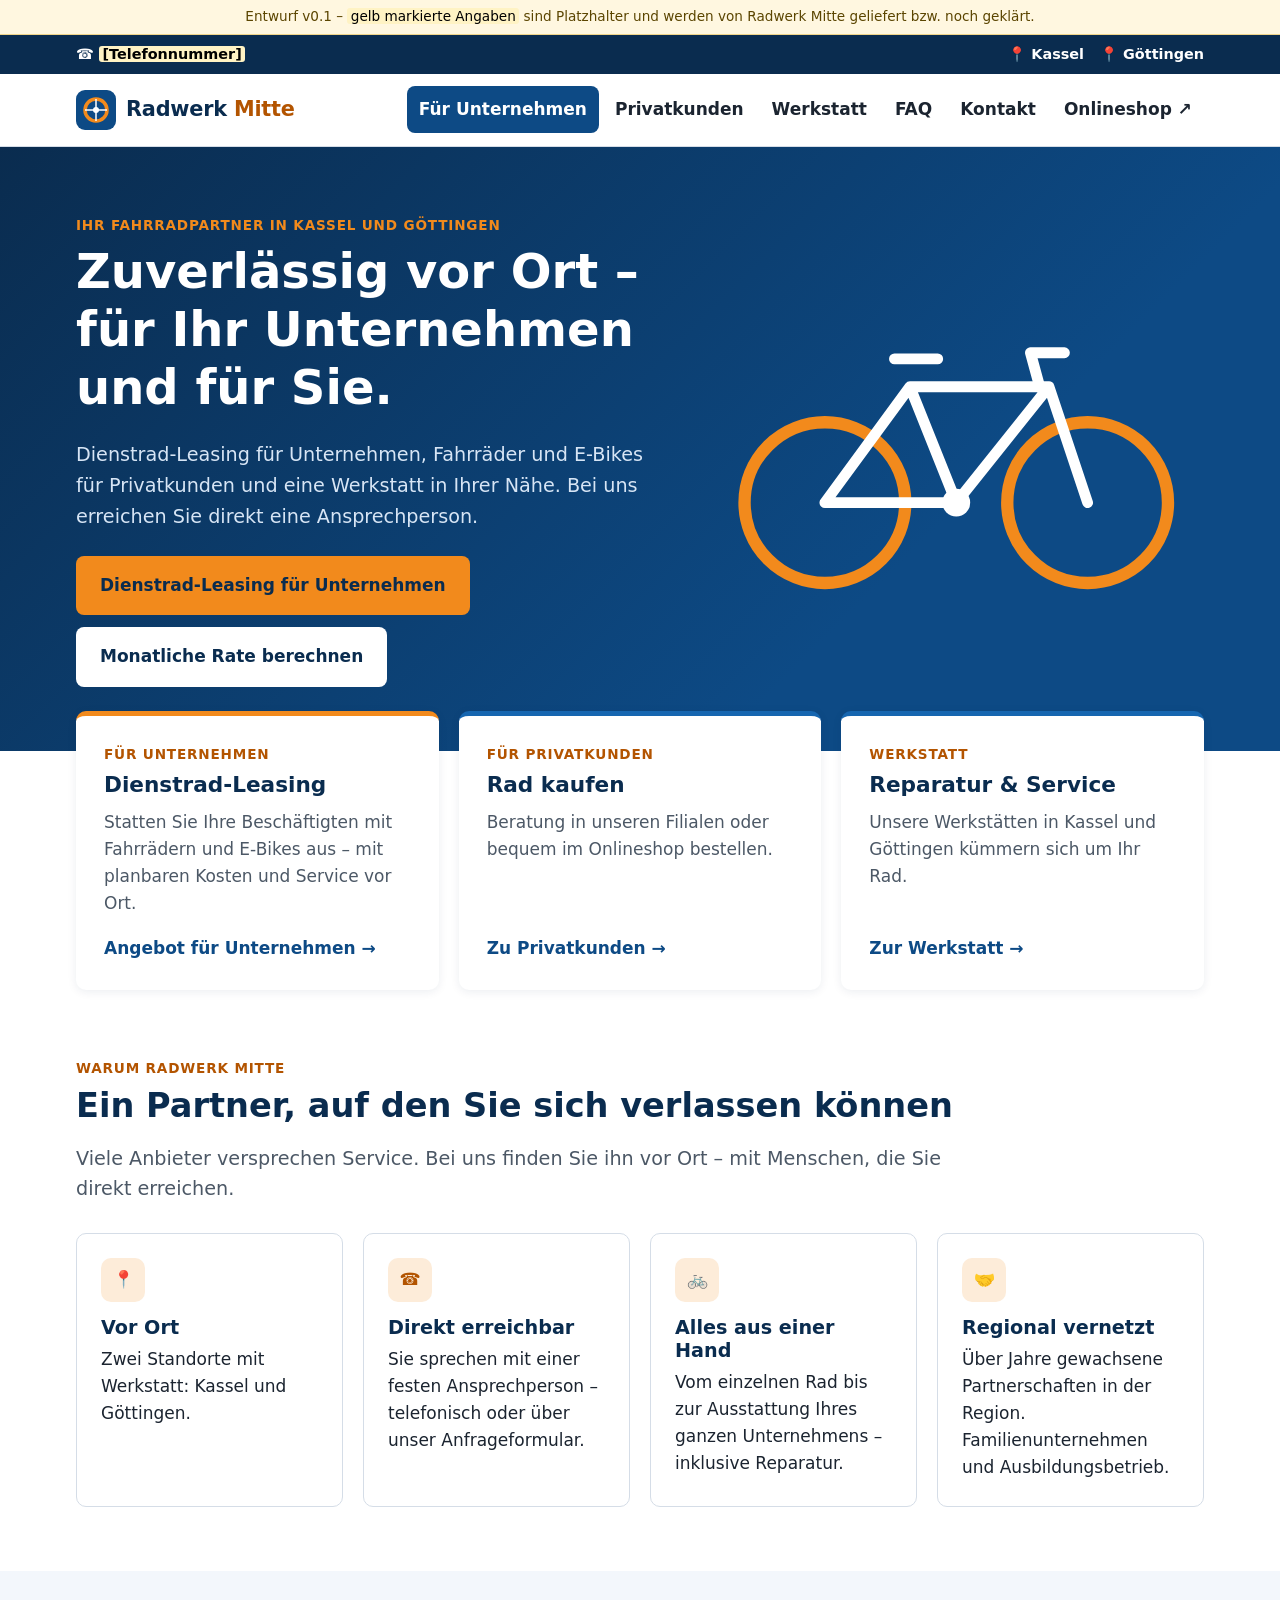
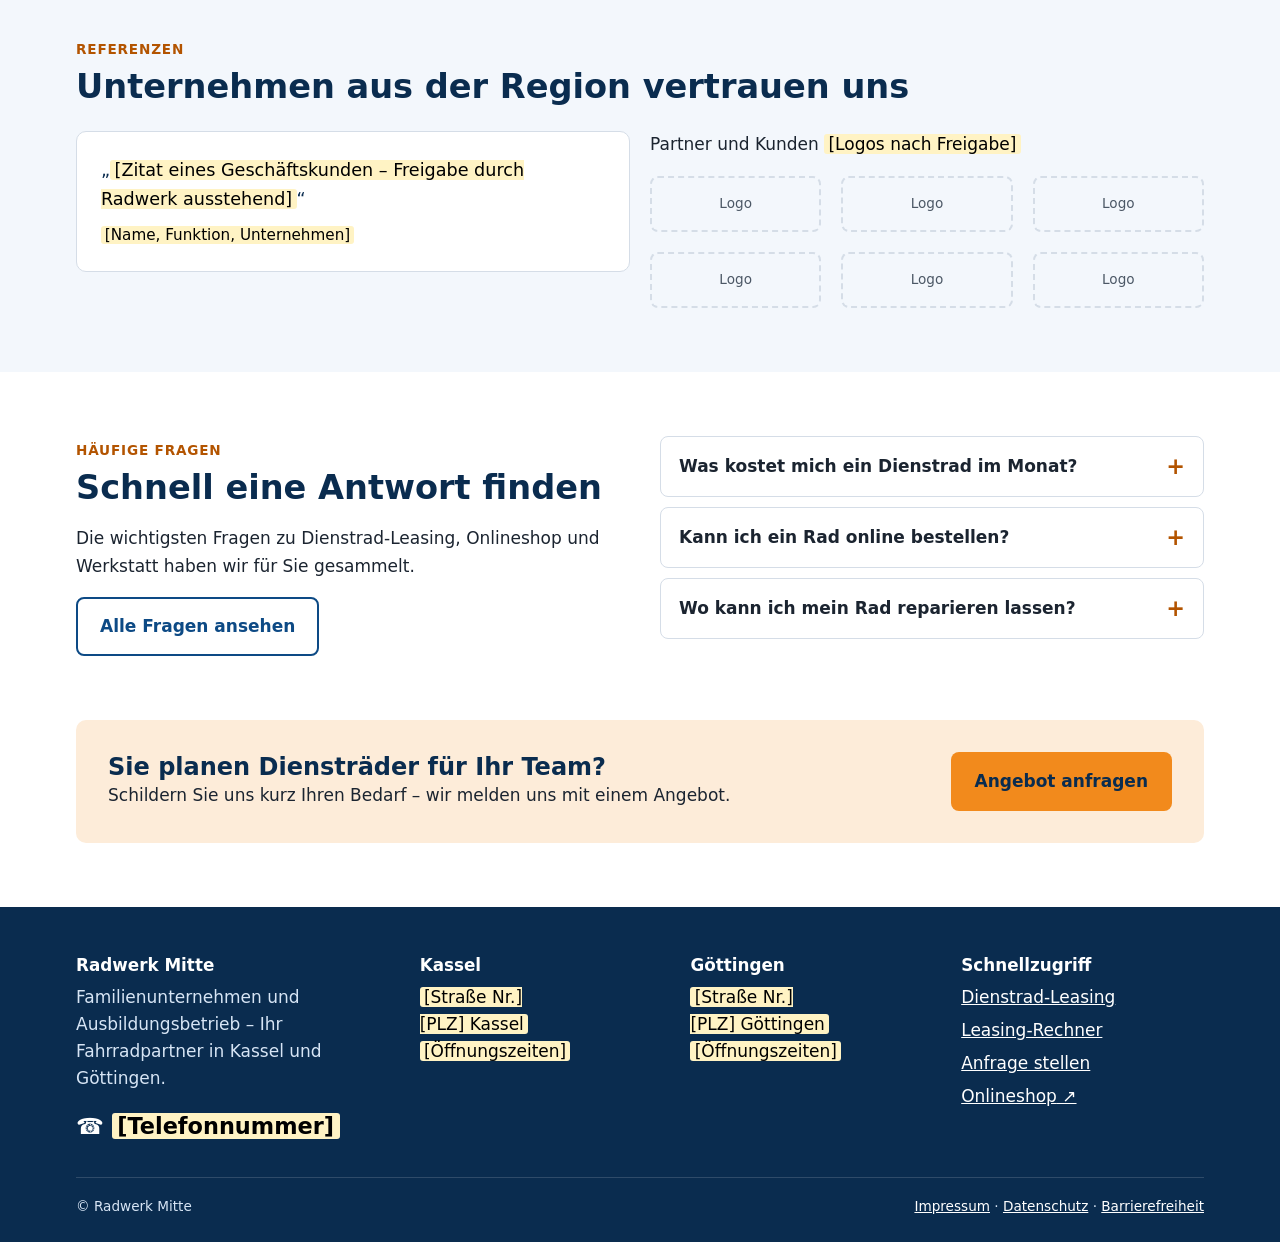
==== prototyp/index.html @ 5553b1c3 "Version1 Co-Authored-By: Claude Opus 5.5 <noreply@anthropic.com>" ====
<!doctype html>
<html lang="de">
<head>
<meta charset="utf-8">
<meta name="viewport" content="width=device-width, initial-scale=1, viewport-fit=cover">
<meta name="claude:viewport-fit-sides" content="cover">
<title>Radwerk Mitte – Fahrräder, E-Bikes und Dienstrad-Leasing in Kassel und Göttingen</title>
<meta name="description" content="Ihr zuverlässiger Fahrradpartner in Kassel und Göttingen: Dienstrad-Leasing für Unternehmen, Privatkunden und Werkstatt.">
<link rel="stylesheet" href="styles.css">
</head>
<body>
<a class="skip-link" href="#inhalt">Zum Inhalt springen</a>
<div class="draft-banner" role="note">Entwurf v0.1 – <mark class="ph">gelb markierte Angaben</mark> sind Platzhalter und werden von Radwerk Mitte geliefert bzw. noch geklärt.</div>
<div class="topbar">
  <div class="container">
    <a href="tel:+49" aria-label="Radwerk Mitte anrufen">☎ <mark class="ph">[Telefonnummer]</mark></a>
    <div class="topbar__locations">
      <a href="kontakt.html#standorte">📍 Kassel</a>
      <a href="kontakt.html#standorte">📍 Göttingen</a>
    </div>
  </div>
</div>
<header class="site-header">
  <div class="container">
    <a class="logo" href="index.html" aria-label="Radwerk Mitte – Startseite">
      <svg class="logo__mark" viewBox="0 0 40 40" aria-hidden="true">
        <rect width="40" height="40" rx="9" fill="#0d4a85"/>
        <circle cx="20" cy="20" r="11" fill="none" stroke="#f28a1c" stroke-width="3.5"/>
        <circle cx="20" cy="20" r="3" fill="#fff"/>
        <path d="M20 9v22M9 20h22" stroke="#fff" stroke-width="1.5"/>
      </svg>
      <span>Radwerk <span>Mitte</span></span>
    </a>
    <button class="nav-toggle" aria-expanded="false" aria-controls="main-nav">Menü</button>
    <nav id="main-nav" class="main-nav" aria-label="Hauptnavigation">
      <ul>
        <li><a class="nav-b2b" href="dienstrad-leasing.html">Für Unternehmen</a></li>
        <li><a href="privatkunden.html">Privatkunden</a></li>
        <li><a href="werkstatt.html">Werkstatt</a></li>
        <li><a href="faq.html">FAQ</a></li>
        <li><a href="kontakt.html">Kontakt</a></li>
        <li><a class="ext" href="https://www.example.com/onlineshop" target="_blank" rel="noopener">Onlineshop</a></li>
      </ul>
    </nav>
  </div>
</header>
<main id="inhalt">
  <section class="hero">
    <div class="container">
      <div>
        <span class="eyebrow">Ihr Fahrradpartner in Kassel und Göttingen</span>
        <h1>Zuverlässig vor Ort – für Ihr Unternehmen und für Sie.</h1>
        <p class="lead">Dienstrad-Leasing für Unternehmen, Fahrräder und E-Bikes für Privatkunden und eine Werkstatt in Ihrer Nähe. Bei uns erreichen Sie direkt eine Ansprechperson.</p>
        <div class="btn-row">
          <a class="btn btn--primary" href="dienstrad-leasing.html">Dienstrad-Leasing für Unternehmen</a>
          <a class="btn btn--light" href="dienstrad-leasing.html#rechner">Monatliche Rate berechnen</a>
        </div>
      </div>
      <svg class="hero__art" viewBox="0 0 320 200" role="img" aria-label="Illustration eines Fahrrads">
        <g fill="none" stroke="currentColor" stroke-width="8" stroke-linecap="round" stroke-linejoin="round">
          <circle cx="75" cy="135" r="52"/>
          <circle cx="245" cy="135" r="52"/>
        </g>
        <g fill="none" stroke="#fff" stroke-width="7" stroke-linecap="round" stroke-linejoin="round">
          <path d="M75 135 L130 60 L220 60 L245 135 M130 60 L160 135 L75 135 M160 135 L220 60"/>
          <path d="M120 42 h28 M214 60 l-6 -22 h22"/>
        </g>
        <circle cx="160" cy="135" r="9" fill="#fff"/>
      </svg>
    </div>
  </section>

  <div class="container">
    <div class="paths">
      <article class="path path--b2b">
        <span class="eyebrow">Für Unternehmen</span>
        <h2 style="font-size:1.35rem">Dienstrad-Leasing</h2>
        <p>Statten Sie Ihre Beschäftigten mit Fahrrädern und E-Bikes aus – mit planbaren Kosten und Service vor Ort.</p>
        <a class="more" href="dienstrad-leasing.html">Angebot für Unternehmen</a>
      </article>
      <article class="path">
        <span class="eyebrow">Für Privatkunden</span>
        <h2 style="font-size:1.35rem">Rad kaufen</h2>
        <p>Beratung in unseren Filialen oder bequem im Onlineshop bestellen.</p>
        <a class="more" href="privatkunden.html">Zu Privatkunden</a>
      </article>
      <article class="path">
        <span class="eyebrow">Werkstatt</span>
        <h2 style="font-size:1.35rem">Reparatur &amp; Service</h2>
        <p>Unsere Werkstätten in Kassel und Göttingen kümmern sich um Ihr Rad.</p>
        <a class="more" href="werkstatt.html">Zur Werkstatt</a>
      </article>
    </div>
  </div>

  <section class="section">
    <div class="container">
      <span class="eyebrow">Warum Radwerk Mitte</span>
      <h2>Ein Partner, auf den Sie sich verlassen können</h2>
      <p class="lead">Viele Anbieter versprechen Service. Bei uns finden Sie ihn vor Ort – mit Menschen, die Sie direkt erreichen.</p>
      <div class="grid grid--4" style="margin-top:28px">
        <div class="card"><div class="icon" aria-hidden="true">📍</div><h3>Vor Ort</h3><p>Zwei Standorte mit Werkstatt: Kassel und Göttingen.</p></div>
        <div class="card"><div class="icon" aria-hidden="true">☎</div><h3>Direkt erreichbar</h3><p>Sie sprechen mit einer festen Ansprechperson – telefonisch oder über unser Anfrageformular.</p></div>
        <div class="card"><div class="icon" aria-hidden="true">🚲</div><h3>Alles aus einer Hand</h3><p>Vom einzelnen Rad bis zur Ausstattung Ihres ganzen Unternehmens – inklusive Reparatur.</p></div>
        <div class="card"><div class="icon" aria-hidden="true">🤝</div><h3>Regional vernetzt</h3><p>Über Jahre gewachsene Partnerschaften in der Region. Familienunternehmen und Ausbildungsbetrieb.</p></div>
      </div>
    </div>
  </section>

  <section class="section section--alt">
    <div class="container">
      <span class="eyebrow">Referenzen</span>
      <h2>Unternehmen aus der Region vertrauen uns</h2>
      <div class="grid grid--2" style="margin-top:24px; align-items:start">
        <figure class="card reference" style="margin:0">
          <blockquote>„<mark class="ph">[Zitat eines Geschäftskunden – Freigabe durch Radwerk ausstehend]</mark>“</blockquote>
          <figcaption class="who"><mark class="ph">[Name, Funktion, Unternehmen]</mark></figcaption>
        </figure>
        <div>
          <p>Partner und Kunden <mark class="ph">[Logos nach Freigabe]</mark></p>
          <div class="grid grid--3">
            <div class="logo-ph">Logo</div><div class="logo-ph">Logo</div><div class="logo-ph">Logo</div>
            <div class="logo-ph">Logo</div><div class="logo-ph">Logo</div><div class="logo-ph">Logo</div>
          </div>
        </div>
      </div>
    </div>
  </section>

  <section class="section">
    <div class="container">
      <div class="grid grid--2" style="gap:40px">
        <div>
          <span class="eyebrow">Häufige Fragen</span>
          <h2>Schnell eine Antwort finden</h2>
          <p>Die wichtigsten Fragen zu Dienstrad-Leasing, Onlineshop und Werkstatt haben wir für Sie gesammelt.</p>
          <a class="btn btn--secondary" href="faq.html">Alle Fragen ansehen</a>
        </div>
        <div class="faq">
          <details><summary>Was kostet mich ein Dienstrad im Monat?</summary><div><p>Das hängt von Radpreis und Gehalt ab. Mit unserem <a href="dienstrad-leasing.html#rechner">Leasing-Rechner</a> sehen Sie eine unverbindliche Schätzung.</p></div></details>
          <details><summary>Kann ich ein Rad online bestellen?</summary><div><p>Ja, in unserem <a class="ext" href="https://www.example.com/onlineshop" target="_blank" rel="noopener">Onlineshop</a>.</p></div></details>
          <details><summary>Wo kann ich mein Rad reparieren lassen?</summary><div><p>In unseren Werkstätten in Kassel und Göttingen. <a href="werkstatt.html">Mehr zur Werkstatt</a></p></div></details>
        </div>
      </div>
    </div>
  </section>

  <section class="section" style="padding-top:0">
    <div class="container">
      <div class="cta-band">
        <div>
          <h2>Sie planen Diensträder für Ihr Team?</h2>
          <p style="margin:0">Schildern Sie uns kurz Ihren Bedarf – wir melden uns mit einem Angebot.</p>
        </div>
        <a class="btn btn--primary" href="kontakt.html?kategorie=b2b">Angebot anfragen</a>
      </div>
    </div>
  </section>
</main>
<footer class="site-footer">
  <div class="container">
    <div class="footer-grid">
      <div>
        <h2>Radwerk Mitte</h2>
        <p>Familienunternehmen und Ausbildungsbetrieb – Ihr Fahrradpartner in Kassel und Göttingen.</p>
        <a class="footer-phone" href="tel:+49">☎ <mark class="ph">[Telefonnummer]</mark></a>
      </div>
      <div>
        <h2>Kassel</h2>
        <p><mark class="ph">[Straße Nr.]<br>[PLZ] Kassel</mark><br><mark class="ph">[Öffnungszeiten]</mark></p>
      </div>
      <div>
        <h2>Göttingen</h2>
        <p><mark class="ph">[Straße Nr.]<br>[PLZ] Göttingen</mark><br><mark class="ph">[Öffnungszeiten]</mark></p>
      </div>
      <div>
        <h2>Schnellzugriff</h2>
        <ul>
          <li><a href="dienstrad-leasing.html">Dienstrad-Leasing</a></li>
          <li><a href="dienstrad-leasing.html#rechner">Leasing-Rechner</a></li>
          <li><a href="kontakt.html">Anfrage stellen</a></li>
          <li><a class="ext" href="https://www.example.com/onlineshop" target="_blank" rel="noopener">Onlineshop</a></li>
        </ul>
      </div>
    </div>
    <div class="footer-bottom">
      <span>© Radwerk Mitte</span>
      <span><a href="#">Impressum</a> · <a href="#">Datenschutz</a> · <a href="#">Barrierefreiheit</a></span>
    </div>
  </div>
</footer>
<a class="call-fab" href="tel:+49">☎ Anrufen</a>
<script src="main.js"></script>
</body>
</html>
---- prototyp/styles.css ----
/* Radwerk Mitte – Prototyp v0.1
   Markenfarben Blau + Orange (PRD: „Blau und Orange bleiben“). Exakte Farbwerte sind Platzhalter,
   bis Radwerk die Werte der Firmenfahrzeuge / CI liefert. */

:root {
  color-scheme: light; /* bewusst nur helles Design (Markenauftritt) */
  --blau-900: #0a2c4f;
  --blau-700: #0d4a85;
  --blau-500: #1666b0;
  --blau-100: #e6effa;
  --blau-50:  #f3f7fc;
  --orange-500: #f28a1c;   /* Flächen, Buttons (mit dunkler Schrift) */
  --orange-700: #b35400;   /* Orange als Textfarbe – ausreichender Kontrast auf Weiß */
  --orange-100: #fdecd9;
  --text: #1b2430;
  --text-muted: #4c5866;
  --border: #d5dde7;
  --bg: #ffffff;
  --bg-alt: var(--blau-50);
  --radius: 10px;
  --shadow: 0 2px 10px rgba(10, 44, 79, .08);
  --max: 1160px;
  --font: system-ui, -apple-system, "Segoe UI", Roboto, "Helvetica Neue", Arial, sans-serif;
}

*, *::before, *::after { box-sizing: border-box; }
html { scroll-behavior: smooth; }
body {
  margin: 0;
  font-family: var(--font);
  font-size: 1.0625rem;
  line-height: 1.6;
  color: var(--text);
  background: var(--bg);
}
img, svg { max-width: 100%; display: block; }
a { color: var(--blau-700); }
a:hover { color: var(--blau-900); }
h1, h2, h3 { line-height: 1.2; color: var(--blau-900); margin: 0 0 .5em; }
h1 { font-size: clamp(1.9rem, 4.5vw, 3rem); }
h2 { font-size: clamp(1.5rem, 3vw, 2.1rem); }
h3 { font-size: 1.2rem; }
p { margin: 0 0 1em; }

:focus-visible { outline: 3px solid var(--orange-500); outline-offset: 2px; }

.container { max-width: var(--max); margin: 0 auto; padding-left: max(16px, env(safe-area-inset-left, 0px)); padding-right: max(16px, env(safe-area-inset-right, 0px)); }
.section { padding: 64px 0; }
.section--alt { background: var(--bg-alt); }
.lead { font-size: 1.2rem; color: var(--text-muted); max-width: 46em; }
.eyebrow { display: inline-block; font-size: .85rem; font-weight: 700; letter-spacing: .06em;
  text-transform: uppercase; color: var(--orange-700); margin-bottom: .5em; }

.skip-link { position: absolute; left: -9999px; top: 8px; background: var(--blau-900); color: #fff;
  padding: 8px 14px; border-radius: 6px; z-index: 100; }
.skip-link:focus { left: 8px; }

/* Entwurfs-Hinweis */
.draft-banner { background: #fff7e0; border-bottom: 1px solid #f0d58a; font-size: .85rem;
  text-align: center; padding: 6px 16px; color: #5b4500; }
.ph { background: #fff3c4; border-radius: 3px; padding: 0 .25em; font-style: normal; }

/* Kontaktleiste – Telefon + beide Standorte auf jeder Seite (Akzeptanzkriterium) */
.topbar { background: var(--blau-900); color: #fff; font-size: .9rem; }
.topbar .container { display: flex; flex-wrap: wrap; gap: 4px 24px; align-items: center;
  justify-content: space-between; padding-top: 8px; padding-bottom: 8px; }
.topbar a { color: #fff; font-weight: 600; text-decoration: none; }
.topbar a:hover { text-decoration: underline; color: #fff; }
.topbar__locations { display: flex; gap: 16px; flex-wrap: wrap; }

/* Header + Navigation */
.site-header { background: #fff; border-bottom: 1px solid var(--border); position: sticky; top: env(safe-area-inset-top, 0px); z-index: 50; }
.site-header .container { display: flex; align-items: center; justify-content: space-between;
  min-height: 72px; gap: 16px; }
.logo { display: flex; align-items: center; gap: 10px; text-decoration: none; color: var(--blau-900);
  font-weight: 800; font-size: 1.3rem; letter-spacing: -.01em; }
.logo__mark { width: 40px; height: 40px; }
.logo span span { color: var(--orange-700); }

.nav-toggle { display: none; background: none; border: 2px solid var(--blau-700); color: var(--blau-700);
  border-radius: 8px; padding: 8px 12px; font: inherit; font-weight: 600; cursor: pointer; }
.main-nav ul { list-style: none; display: flex; gap: 4px; margin: 0; padding: 0; align-items: center; }
.main-nav a { display: block; padding: 10px 12px; border-radius: 8px; text-decoration: none;
  color: var(--text); font-weight: 600; }
.main-nav a:hover { background: var(--blau-100); color: var(--blau-900); }
.main-nav a[aria-current="page"] { color: var(--blau-700); box-shadow: inset 0 -3px 0 var(--orange-500); border-radius: 0; }
.main-nav .nav-b2b { background: var(--blau-700); color: #fff; }
.main-nav .nav-b2b:hover { background: var(--blau-900); color: #fff; }
.main-nav .nav-b2b[aria-current="page"] { box-shadow: none; border-radius: 8px; background: var(--blau-900); }
.ext::after { content: " ↗"; }

@media (max-width: 920px) {
  .nav-toggle { display: block; }
  .main-nav { display: none; position: absolute; left: 0; right: 0; top: 100%; background: #fff;
    border-bottom: 1px solid var(--border); box-shadow: var(--shadow); }
  .main-nav.is-open { display: block; }
  .main-nav ul { flex-direction: column; align-items: stretch; padding: 8px 16px 16px; }
  .main-nav a { padding: 14px 12px; }
  .main-nav a[aria-current="page"] { box-shadow: inset 4px 0 0 var(--orange-500); }
}

/* Buttons */
.btn { display: inline-flex; align-items: center; justify-content: center; gap: .4em; padding: 14px 22px;
  border-radius: 8px; font: inherit; font-weight: 700; text-decoration: none; border: 2px solid transparent;
  cursor: pointer; min-height: 48px; }
.btn--primary { background: var(--orange-500); color: var(--blau-900); }
.btn--primary:hover { background: #e07a0c; color: var(--blau-900); }
.btn--secondary { background: transparent; color: var(--blau-700); border-color: var(--blau-700); }
.btn--secondary:hover { background: var(--blau-100); }
.btn--light { background: #fff; color: var(--blau-900); }
.btn-row { display: flex; flex-wrap: wrap; gap: 12px; margin-top: 24px; }

/* Hero */
.hero { background: linear-gradient(135deg, var(--blau-900) 0%, var(--blau-700) 70%); color: #fff; overflow: hidden; }
.hero .container { display: grid; grid-template-columns: 1.2fr 1fr; gap: 40px; align-items: center;
  padding-top: 64px; padding-bottom: 64px; }
.hero h1 { color: #fff; }
.hero .lead { color: #d7e5f5; }
.hero .eyebrow { color: var(--orange-500); }
.hero__art { color: var(--orange-500); }
.hero--sub .container { grid-template-columns: 1fr; padding-top: 48px; padding-bottom: 48px; }
@media (max-width: 820px) {
  .hero .container { grid-template-columns: 1fr; padding-top: 40px; padding-bottom: 40px; }
  .hero__art { max-width: 280px; }
}

/* Zielgruppen-Weiche */
.paths { display: grid; grid-template-columns: repeat(3, 1fr); gap: 20px; margin-top: -40px; position: relative; }
.path { background: #fff; border-radius: var(--radius); box-shadow: var(--shadow); padding: 28px;
  border-top: 5px solid var(--blau-500); display: flex; flex-direction: column; }
.path--b2b { border-top-color: var(--orange-500); }
.path p { color: var(--text-muted); flex: 1; }
.path a.more { font-weight: 700; text-decoration: none; }
.path a.more::after { content: " →"; }
@media (max-width: 820px) { .paths { grid-template-columns: 1fr; margin-top: 24px; } }

/* Karten / Grids */
.grid { display: grid; gap: 20px; }
.grid--2 { grid-template-columns: repeat(2, 1fr); }
.grid--3 { grid-template-columns: repeat(3, 1fr); }
.grid--4 { grid-template-columns: repeat(4, 1fr); }
@media (max-width: 920px) { .grid--4 { grid-template-columns: repeat(2, 1fr); } .grid--3 { grid-template-columns: 1fr 1fr; } }
@media (max-width: 640px) { .grid--2, .grid--3, .grid--4 { grid-template-columns: 1fr; } }
.card { background: #fff; border: 1px solid var(--border); border-radius: var(--radius); padding: 24px; }
.card h3 { margin-bottom: .35em; }
.card p:last-child { margin-bottom: 0; }
.icon { width: 44px; height: 44px; border-radius: 10px; background: var(--orange-100); color: var(--orange-700);
  display: grid; place-items: center; margin-bottom: 14px; font-weight: 800; }

.steps { counter-reset: step; list-style: none; padding: 0; margin: 0; }
.steps li { counter-increment: step; position: relative; padding-left: 56px; margin-bottom: 22px; }
.steps li::before { content: counter(step); position: absolute; left: 0; top: 0; width: 40px; height: 40px;
  border-radius: 50%; background: var(--blau-700); color: #fff; display: grid; place-items: center; font-weight: 800; }

.reference { display: flex; flex-direction: column; gap: 10px; }
.reference blockquote { margin: 0; font-size: 1.1rem; color: var(--blau-900); }
.reference .who { color: var(--text-muted); font-size: .95rem; }
.logo-ph { height: 56px; border: 2px dashed var(--border); border-radius: 8px; display: grid; place-items: center;
  color: var(--text-muted); font-size: .85rem; }

/* CTA-Band */
.cta-band { background: var(--orange-100); border-radius: var(--radius); padding: 32px; display: flex;
  flex-wrap: wrap; gap: 20px; align-items: center; justify-content: space-between; }
.cta-band h2 { margin: 0; font-size: 1.5rem; }

/* Leasing-Rechner */
.calc { background: #fff; border-radius: var(--radius); box-shadow: var(--shadow); display: grid;
  grid-template-columns: 1fr 1fr; overflow: hidden; border: 1px solid var(--border); }
.calc__form { padding: 28px; }
.calc__result { padding: 28px; background: var(--blau-900); color: #fff; display: flex; flex-direction: column; }
.calc__result h3 { color: #fff; }
.calc__big { font-size: clamp(2rem, 5vw, 2.8rem); font-weight: 800; color: var(--orange-500); line-height: 1.1; }
.calc__rows { margin: 18px 0; padding: 0; list-style: none; border-top: 1px solid rgba(255,255,255,.2); }
.calc__rows li { display: flex; justify-content: space-between; gap: 12px; padding: 8px 0;
  border-bottom: 1px solid rgba(255,255,255,.2); font-size: .95rem; }
.calc__hint { font-size: .85rem; color: #c9d8ea; margin-top: auto; }
.calc__badge { display: inline-block; background: var(--orange-500); color: var(--blau-900); font-weight: 800;
  font-size: .8rem; padding: 3px 10px; border-radius: 999px; text-transform: uppercase; letter-spacing: .05em;
  margin-bottom: 12px; align-self: flex-start; }
@media (max-width: 820px) { .calc { grid-template-columns: 1fr; } }

/* Formulare */
.field { margin-bottom: 18px; }
.field label, .field legend { display: block; font-weight: 700; margin-bottom: 6px; }
.field .help { display: block; font-size: .9rem; color: var(--text-muted); font-weight: 400; }
.field input, .field select, .field textarea { width: 100%; font: inherit; padding: 12px 14px;
  border: 2px solid var(--border); border-radius: 8px; background: #fff; color: var(--text); min-height: 48px; }
.field input:focus, .field select:focus, .field textarea:focus { border-color: var(--blau-500); outline: none;
  box-shadow: 0 0 0 3px var(--blau-100); }
.field textarea { min-height: 140px; resize: vertical; }
.req { color: var(--orange-700); }
.input-suffix { position: relative; }
.input-suffix span { position: absolute; right: 14px; top: 50%; transform: translateY(-50%); color: var(--text-muted); pointer-events: none; }
.input-suffix input { padding-right: 40px; }
fieldset { border: 0; padding: 0; margin: 0; }
.category-grid { display: grid; grid-template-columns: repeat(2, 1fr); gap: 10px; }
.category-grid label { display: flex; gap: 10px; align-items: flex-start; padding: 14px; border: 2px solid var(--border);
  border-radius: 8px; cursor: pointer; font-weight: 600; margin: 0; }
.category-grid label small { display: block; font-weight: 400; color: var(--text-muted); }
.category-grid input { width: 20px; height: 20px; min-height: 0; margin-top: 3px; accent-color: var(--blau-700); }
.category-grid label:has(input:checked) { border-color: var(--blau-700); background: var(--blau-50); }
@media (max-width: 640px) { .category-grid { grid-template-columns: 1fr; } }
.b2b-fields { border-left: 4px solid var(--orange-500); padding-left: 16px; margin-bottom: 18px; }
.b2b-fields[hidden] { display: none; }
.form-success { background: #e7f6ec; border: 1px solid #9fd3ad; border-radius: var(--radius); padding: 20px; }
.check { display: flex; gap: 10px; align-items: flex-start; font-weight: 400 !important; }
.check input { width: 20px; height: 20px; min-height: 0; margin-top: 4px; }

/* FAQ */
.faq-group { margin-bottom: 36px; }
.faq details { border: 1px solid var(--border); border-radius: 8px; margin-bottom: 10px; background: #fff; }
.faq summary { cursor: pointer; padding: 16px 48px 16px 18px; font-weight: 700; list-style: none; position: relative; }
.faq summary::-webkit-details-marker { display: none; }
.faq summary::after { content: "+"; position: absolute; right: 18px; top: 12px; font-size: 1.4rem; color: var(--orange-700); }
.faq details[open] summary::after { content: "–"; }
.faq details > div { padding: 0 18px 16px; color: var(--text-muted); }

.tabs-inline { display: flex; flex-wrap: wrap; gap: 8px; margin-bottom: 28px; }
.tabs-inline a { padding: 8px 14px; border-radius: 999px; background: var(--blau-100); text-decoration: none; font-weight: 600; }

/* Standorte */
.location h3 { display: flex; align-items: center; gap: 8px; }
.location dl { margin: 0; display: grid; grid-template-columns: auto 1fr; gap: 4px 14px; }
.location dt { font-weight: 700; color: var(--text-muted); }
.location dd { margin: 0; }

/* Footer */
.site-footer { background: var(--blau-900); color: #d7e5f5; padding: 48px 0 24px; margin-top: 0; }
.site-footer a { color: #fff; }
.site-footer h2 { color: #fff; font-size: 1.05rem; }
.footer-grid { display: grid; grid-template-columns: 1.3fr 1fr 1fr 1fr; gap: 28px; }
.footer-grid ul { list-style: none; margin: 0; padding: 0; }
.footer-grid li { margin-bottom: 6px; }
.footer-bottom { border-top: 1px solid rgba(255,255,255,.15); margin-top: 32px; padding-top: 18px; font-size: .85rem;
  display: flex; flex-wrap: wrap; gap: 8px 20px; justify-content: space-between; }
.footer-phone { font-size: 1.4rem; font-weight: 800; text-decoration: none; }
@media (max-width: 820px) { .footer-grid { grid-template-columns: 1fr 1fr; } }
@media (max-width: 520px) { .footer-grid { grid-template-columns: 1fr; } }

/* Mobile: fester Anruf-Button – direkte Erreichbarkeit */
.call-fab { display: none; }
@media (max-width: 640px) {
  .call-fab { display: flex; position: fixed; right: calc(16px + env(safe-area-inset-right, 0px)); bottom: calc(16px + env(safe-area-inset-bottom, 0px)); z-index: 60; background: var(--orange-500);
    color: var(--blau-900); font-weight: 800; text-decoration: none; padding: 14px 18px; border-radius: 999px;
    box-shadow: 0 4px 14px rgba(0,0,0,.25); }
  .section { padding: 44px 0; }
}

@media (prefers-reduced-motion: reduce) { html { scroll-behavior: auto; } }

.grid--form { grid-template-columns: 1.5fr 1fr; gap: 48px; }
@media (max-width: 820px) { .grid--form { grid-template-columns: 1fr; } }
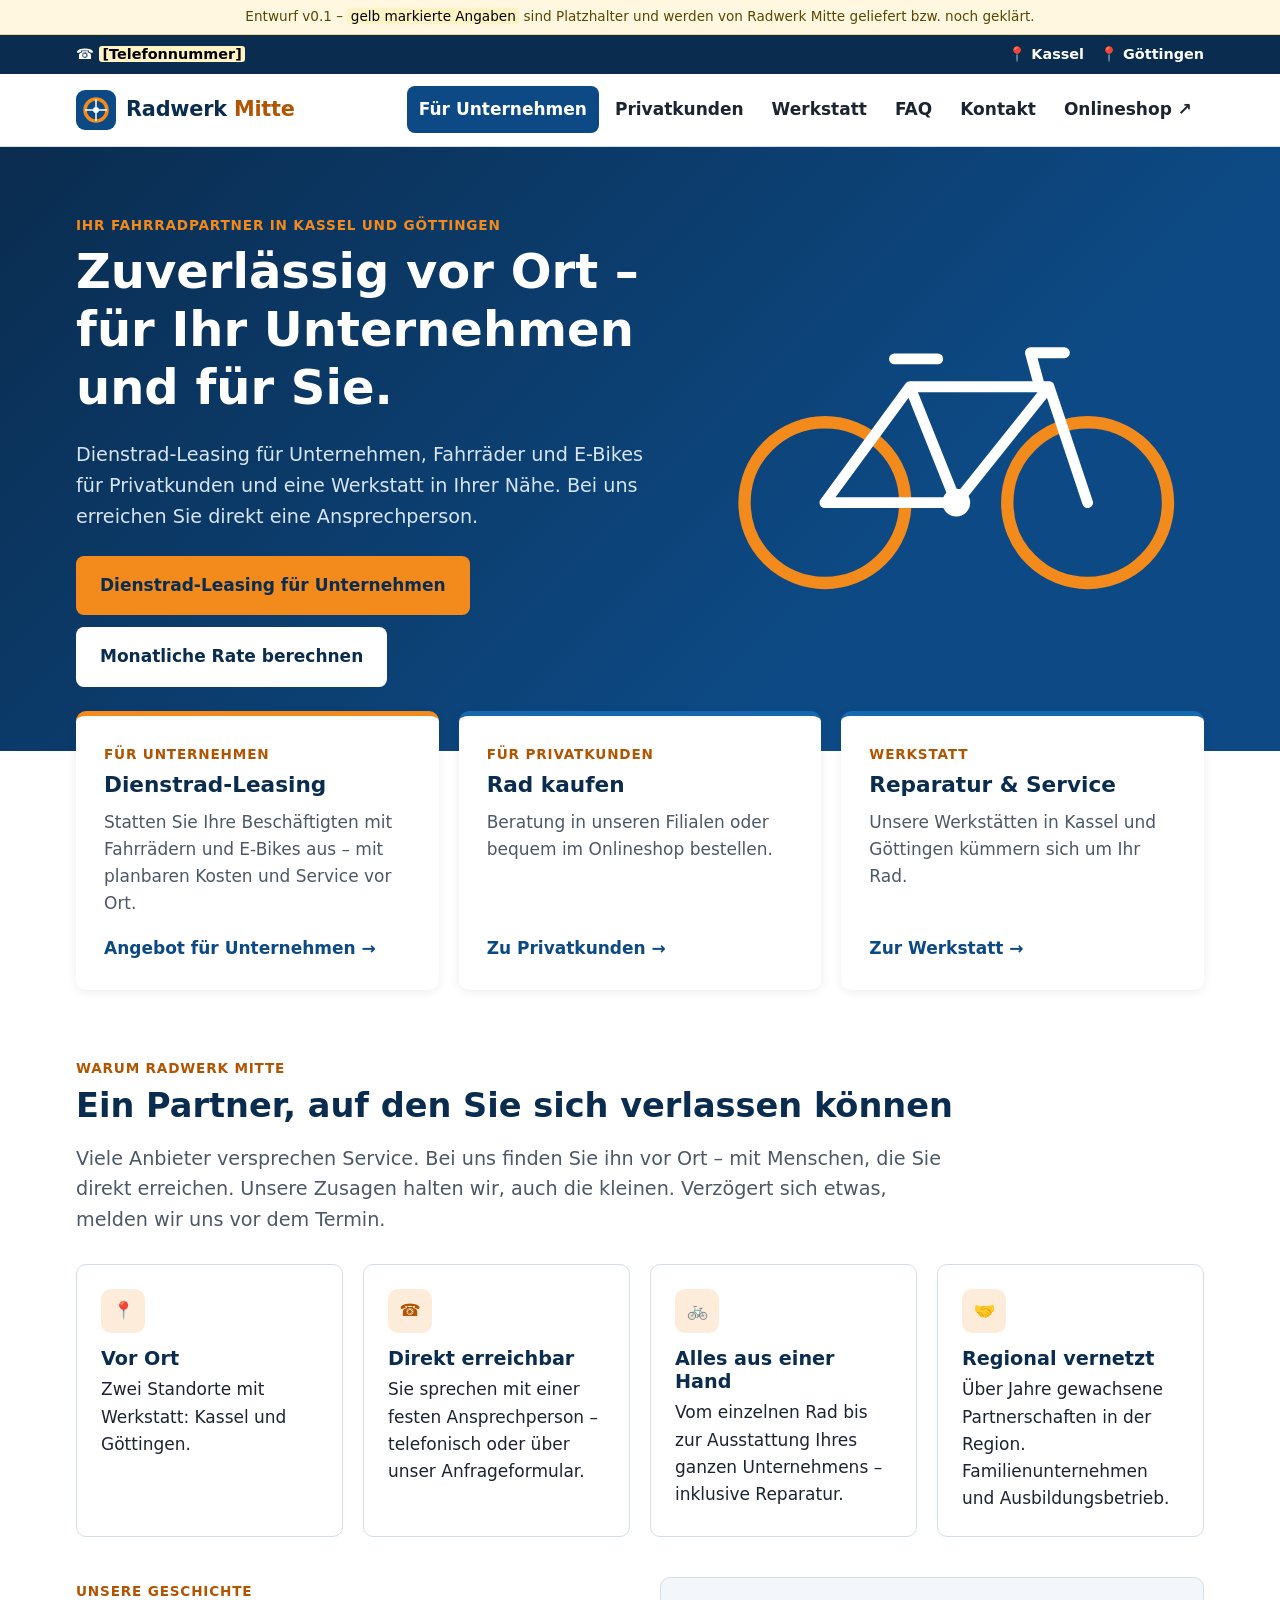
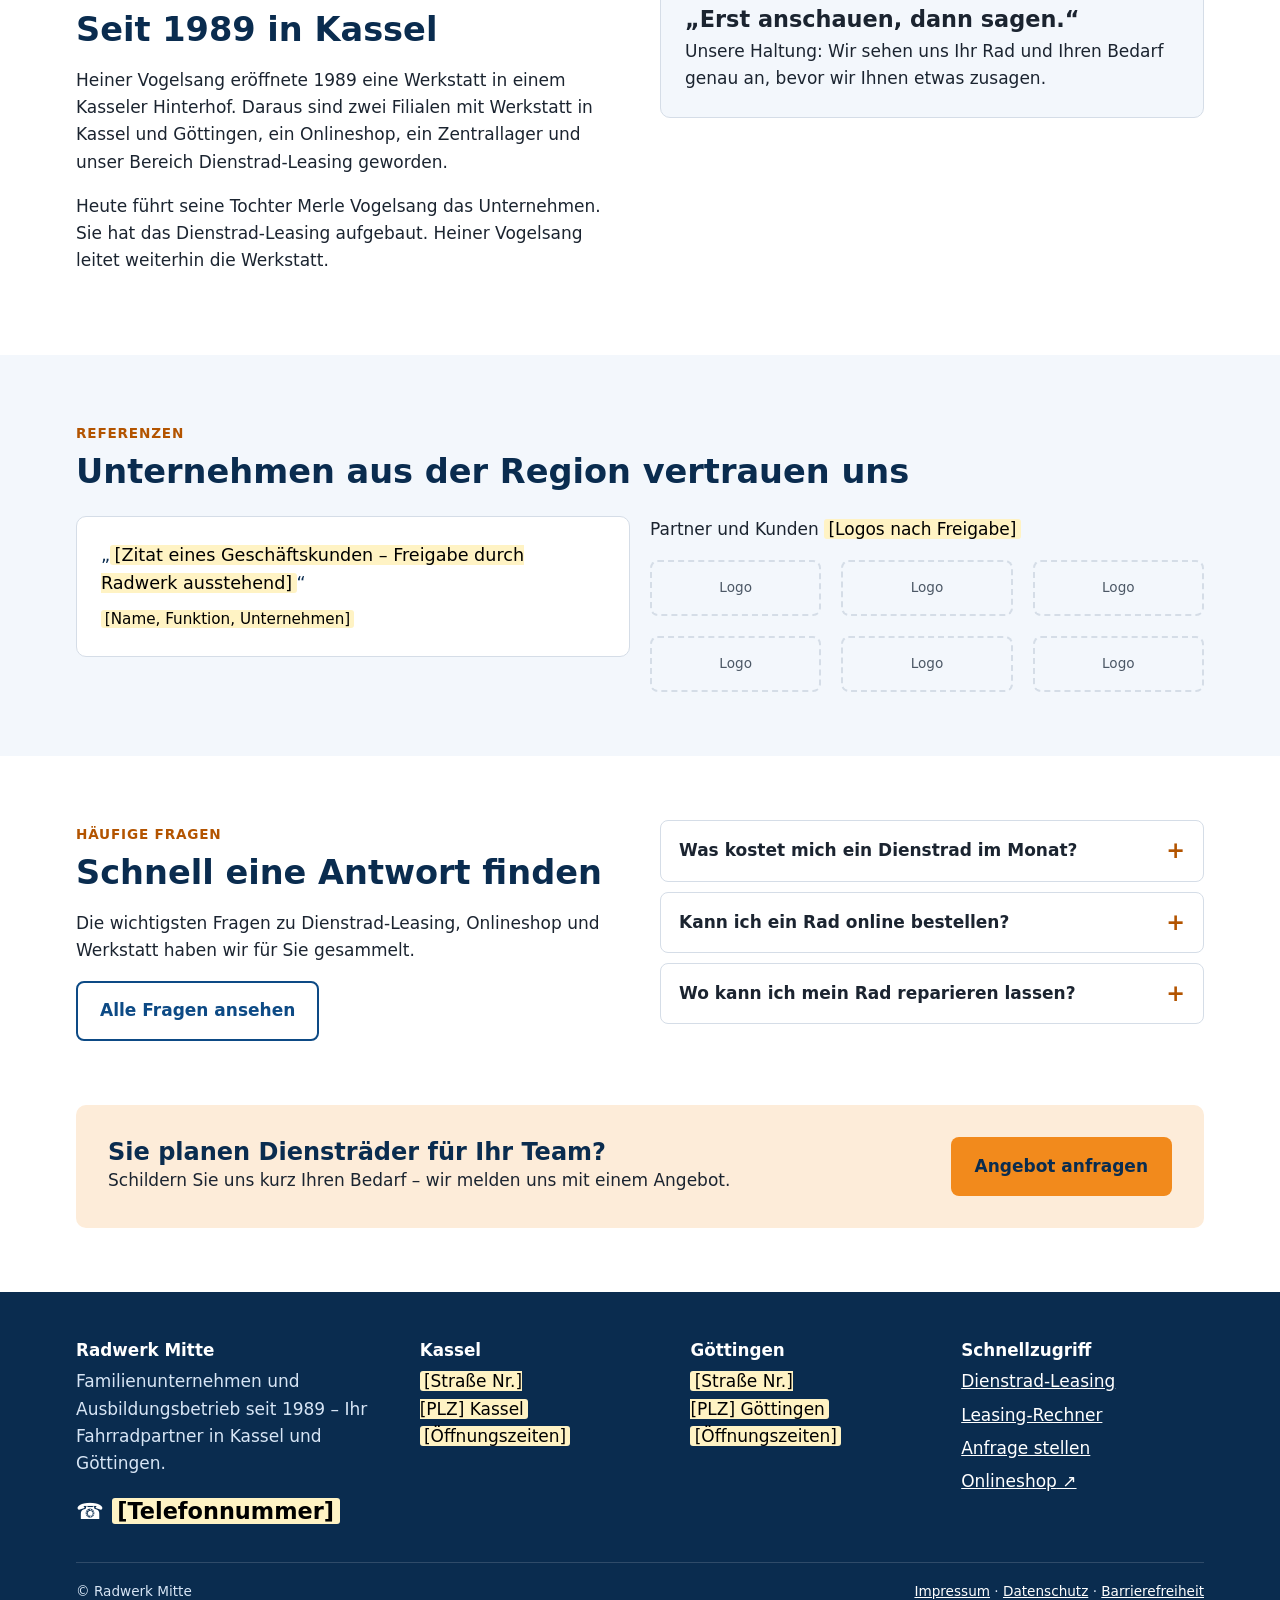
==== commit db55bffd: "Firmensteckbrief als Quelle übernehmen und in Prototyp einarbeiten - docs/Firmensteckbrief.pdf ergän" ====
--- a/prototyp/index.html
+++ b/prototyp/index.html
@@ -97,12 +97,24 @@
     <div class="container">
       <span class="eyebrow">Warum Radwerk Mitte</span>
       <h2>Ein Partner, auf den Sie sich verlassen können</h2>
-      <p class="lead">Viele Anbieter versprechen Service. Bei uns finden Sie ihn vor Ort – mit Menschen, die Sie direkt erreichen.</p>
+      <p class="lead">Viele Anbieter versprechen Service. Bei uns finden Sie ihn vor Ort – mit Menschen, die Sie direkt erreichen. Unsere Zusagen halten wir, auch die kleinen. Verzögert sich etwas, melden wir uns vor dem Termin.</p>
       <div class="grid grid--4" style="margin-top:28px">
         <div class="card"><div class="icon" aria-hidden="true">📍</div><h3>Vor Ort</h3><p>Zwei Standorte mit Werkstatt: Kassel und Göttingen.</p></div>
         <div class="card"><div class="icon" aria-hidden="true">☎</div><h3>Direkt erreichbar</h3><p>Sie sprechen mit einer festen Ansprechperson – telefonisch oder über unser Anfrageformular.</p></div>
         <div class="card"><div class="icon" aria-hidden="true">🚲</div><h3>Alles aus einer Hand</h3><p>Vom einzelnen Rad bis zur Ausstattung Ihres ganzen Unternehmens – inklusive Reparatur.</p></div>
         <div class="card"><div class="icon" aria-hidden="true">🤝</div><h3>Regional vernetzt</h3><p>Über Jahre gewachsene Partnerschaften in der Region. Familienunternehmen und Ausbildungsbetrieb.</p></div>
+      </div>
+      <div class="grid grid--2" style="margin-top:40px; gap:40px; align-items:start">
+        <div>
+          <span class="eyebrow">Unsere Geschichte</span>
+          <h2>Seit 1989 in Kassel</h2>
+          <p>Heiner Vogelsang eröffnete 1989 eine Werkstatt in einem Kasseler Hinterhof. Daraus sind zwei Filialen mit Werkstatt in Kassel und Göttingen, ein Onlineshop, ein Zentrallager und unser Bereich Dienstrad-Leasing geworden.</p>
+          <p>Heute führt seine Tochter Merle Vogelsang das Unternehmen. Sie hat das Dienstrad-Leasing aufgebaut. Heiner Vogelsang leitet weiterhin die Werkstatt.</p>
+        </div>
+        <div class="card" style="background:var(--blau-50)">
+          <blockquote style="margin:0; font-size:1.4rem; font-weight:700">„Erst anschauen, dann sagen.“</blockquote>
+          <p style="margin-bottom:0">Unsere Haltung: Wir sehen uns Ihr Rad und Ihren Bedarf genau an, bevor wir Ihnen etwas zusagen.</p>
+        </div>
       </div>
     </div>
   </section>
@@ -162,7 +174,7 @@
     <div class="footer-grid">
       <div>
         <h2>Radwerk Mitte</h2>
-        <p>Familienunternehmen und Ausbildungsbetrieb – Ihr Fahrradpartner in Kassel und Göttingen.</p>
+        <p>Familienunternehmen und Ausbildungsbetrieb seit 1989 – Ihr Fahrradpartner in Kassel und Göttingen.</p>
         <a class="footer-phone" href="tel:+49">☎ <mark class="ph">[Telefonnummer]</mark></a>
       </div>
       <div>
